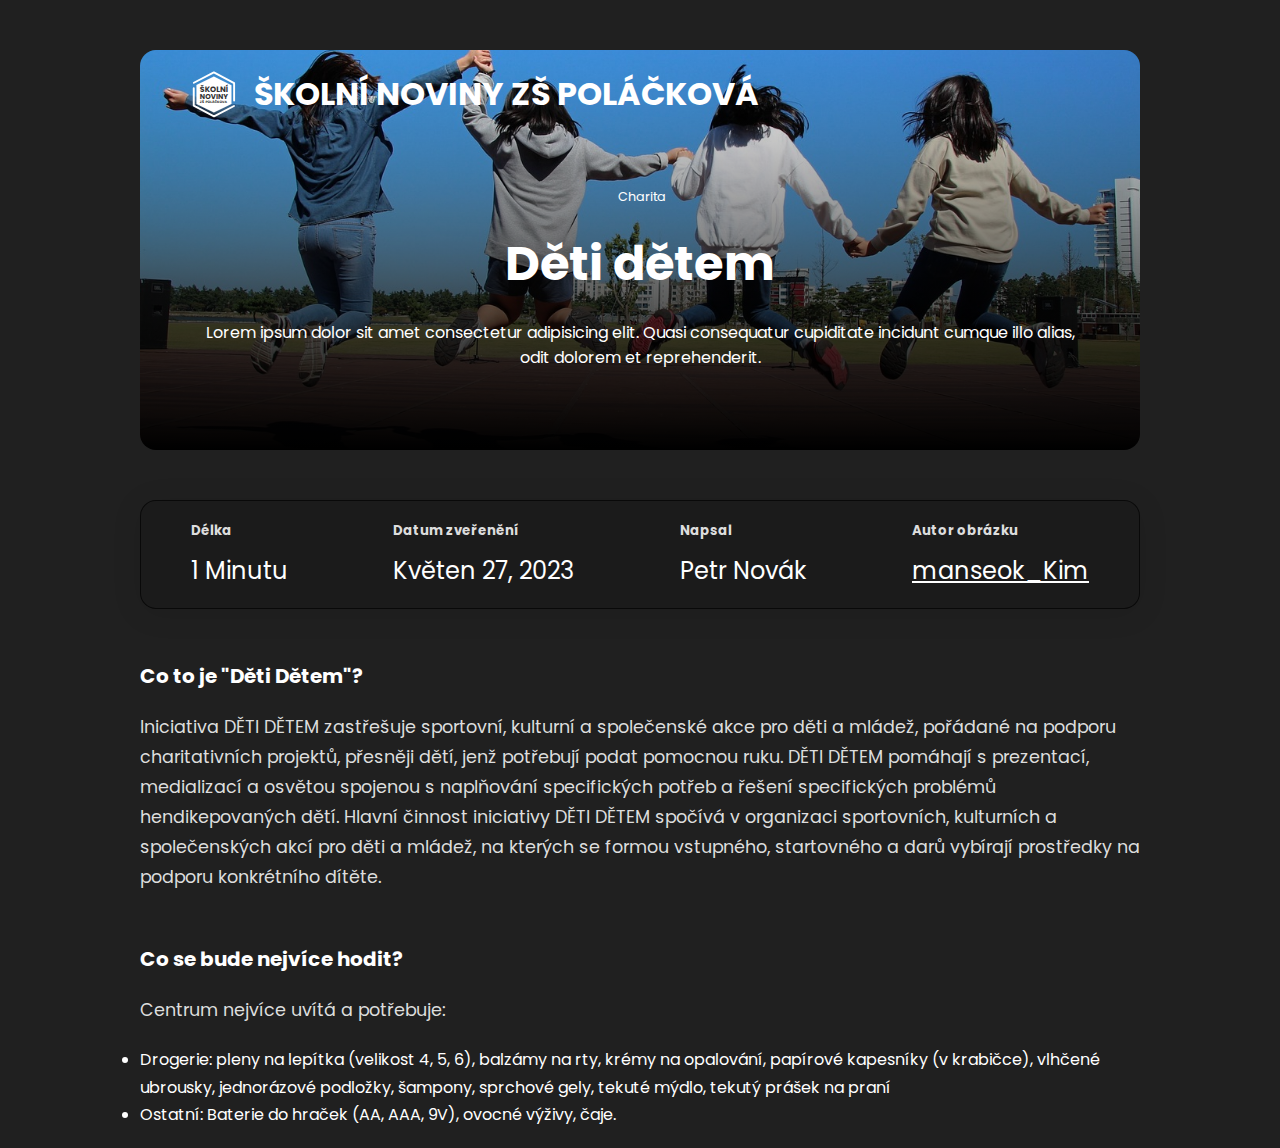
==== deti-detem/index.html @ 5bddbe07 "Add files via upload" ====
<!DOCTYPE html>
<html lang="en">
  <head>
    <meta charset="UTF-8" />
    <meta name="viewport" content="width=device-width, initial-scale=1.0" />
    <title>Děti dětem - Školní noviny ZŠ Poláčkova</title>
    <link rel="stylesheet" href="style.css" />
  </head>

  <body>
    <div class="container">
      <header>
        <div class="news-title">
          <a href="../index.html"
            ><img class="icon" src="../logo-light.svg" /></a
          ><a href="../index.html" class="name">ŠKOLNÍ NOVINY ZŠ POLÁČKOVÁ</a>
        </div>
        <div class="info">
          <div class="tags">
            <i class="fa-solid fa-tag"></i>
            <span>Charita</span>
          </div>
          <h1 class="title">Děti dětem</h1>
          <p class="subtitle">
            Lorem ipsum dolor sit amet consectetur adipisicing elit. Quasi
            consequatur cupiditate incidunt cumque illo alias, odit dolorem et
            reprehenderit.
          </p>
        </div>
      </header>

      <section class="details">
        <div class="item">
          <h5 class="item-title">Délka</h5>
          <p class="item-text"><span class="item-data">1</span> Minutu</p>
        </div>
        <div class="item">
          <h5 class="item-title">Datum zveřenění</h5>
          <p class="item-text">
            <span class="item-data">Květen 27, 2023</span>
          </p>
        </div>
        <div class="item">
          <h5 class="item-title">Napsal</h5>
          <p class="item-text"><span class="item-data">Petr Novák</span></p>
        </div>
        <div class="item">
          <h5 class="item-title">Autor obrázku</h5>
          <p class="item-text">
            <span class="item-data"
              ><a
                target="_blank"
                href="https://pixabay.com/photos/run-jump-girl-child-hurray-sky-1321278/"
                >manseok_Kim
              </a>
            </span>
          </p>
        </div>
      </section>
      <article>
        <h4>Co to je "Děti Dětem"?</h4>
        <p>
          Iniciativa DĚTI DĚTEM zastřešuje sportovní, kulturní a společenské
          akce pro děti a mládež, pořádané na podporu charitativních projektů,
          přesněji dětí, jenž potřebují podat pomocnou ruku. DĚTI DĚTEM pomáhají
          s prezentací, medializací a osvětou spojenou s naplňování specifických
          potřeb a řešení specifických problémů hendikepovaných dětí. Hlavní
          činnost iniciativy DĚTI DĚTEM spočívá v organizaci sportovních,
          kulturních a společenských akcí pro děti a mládež, na kterých se
          formou vstupného, startovného a darů vybírají prostředky na podporu
          konkrétního dítěte.
        </p>
        <h4>Co se bude nejvíce hodit?</h4>
        <p>Centrum nejvíce uvítá a potřebuje:</p>
        <ul>
          <li>
            Drogerie: pleny na lepítka (velikost 4, 5, 6), balzámy na rty, krémy
            na opalování, papírové kapesníky (v krabičce), vlhčené ubrousky,
            jednorázové podložky, šampony, sprchové gely, tekuté mýdlo, tekutý
            prášek na praní
          </li>
          <li>
            Ostatní: Baterie do hraček (AA, AAA, 9V), ovocné výživy, čaje.
          </li>
        </ul>
      </article>
    </div>
  </body>
</html>
---- deti-detem/style.css ----
@import url("https://fonts.googleapis.com/css2?family=Poppins:wght@300;400;500;600;700&display=swap");

* {
  margin: 0;
  padding: 0;
  box-sizing: border-box;
}

html{
  scroll-behavior: smooth;
}

body {
  font-family: "Poppins", sans-serif;
  display: flex;
  justify-content: center;
  height: 100vh;
  color: #fff;
  background-color: #202020;
  padding: 50px;
}

body .container {
  max-width: 1000px;
}

body .container header { 
  background: linear-gradient(#0000, #000f), url("bg.jpg") center / cover no-repeat ;
  display: flex;
  flex-direction: column;
  justify-content: space-between;
  min-height: 400px;
  padding: 20px 50px 60px;
  border-radius: 16px;
}

body .container header .category .name {
  font-size: 1.2rem;
  font-weight: bold;
  letter-spacing: 0.3rem;
  text-transform: uppercase;
}

.name {
  font-weight: 700;
  font-size: 2rem;
  color: #fff;
  text-decoration: none;
}

.name:hover {
  color: #fff;
}

.icon{
  -webkit-user-drag: none;
  user-select: none;
  -moz-user-select: none;
  -webkit-user-select: none;
  -ms-user-select: none;
  height: 3rem;
  width: 3rem;
  margin-right: 16px;
}

body .container header .info {
  text-align: center;
}

body .container header .info .tags i {
  font-size: 18px;
  margin-right: 4px;
}

body .container header .info .tags span {
  font-size: 0.8rem;
}

body .container header .info .title {
  margin: 20px 0;
  font-size: 3rem;
  font-weight: bold;
}

body .container header .info .subtitle {
  min-width: 70%;
  margin: 0 auto 20px;
  font-size: 1rem;
}

body .details {
  display: flex;
  justify-content: space-between;
  background: rgba(0, 0, 0, 0.14);
  margin-top: 50px;
  padding: 20px 50px;
  border-radius: 16px;
  box-shadow: 0 4px 30px rgba(0, 0, 0, 0.1);
  border: 1px solid rgba(0, 0, 0, 0.68);
}

body .details .item .item-title {
  color: #ddd;
}

body .details .item .item-text {
  margin-top: 12px;
  font-size: 1.5rem;
}

body article {
  margin-top: 50px;
  padding-bottom: 20px;
  line-height: 1.7;
}

body article h4 {
  margin-top: 50px;
  margin-bottom: 20px;
  font-size: 1.25rem;
}

body article p {
  margin-bottom: 20px;
  color: #ddd;
  font-size: 1.1rem;
}

body article blockquote {
  margin: 40px 0;
  background-color: #181818;
  padding: 30px;
  border-radius: 16px;
}

a {
  color: #fff;
  transition: 250ms;
}

a:hover {
  color: #999;
}

::-moz-selection {
  color: #181818;
  background: #ccca;
}

::selection {
  color: #181818;
  background: #ccca;
}

.news-title{
  display: flex;
}

@media screen and (max-width: 750px) {
  body .container header {
    padding: 10px 20px 30px;
    min-height: 300px;
  }

  body .container header .category .name {
    font-size: 0.9rem;
  }

  body .container header .info .title {
    font-size: 2.2rem;
  }

  body .container header .info .subtitle {
    font-size: 0.8rem;
  }

  body .container .details {
    flex-direction: column;
  }

  body .container .details .item:not(:last-child) {
    margin-bottom: 30px;
  }

  .name{
    font-size: 1rem;
  }
}
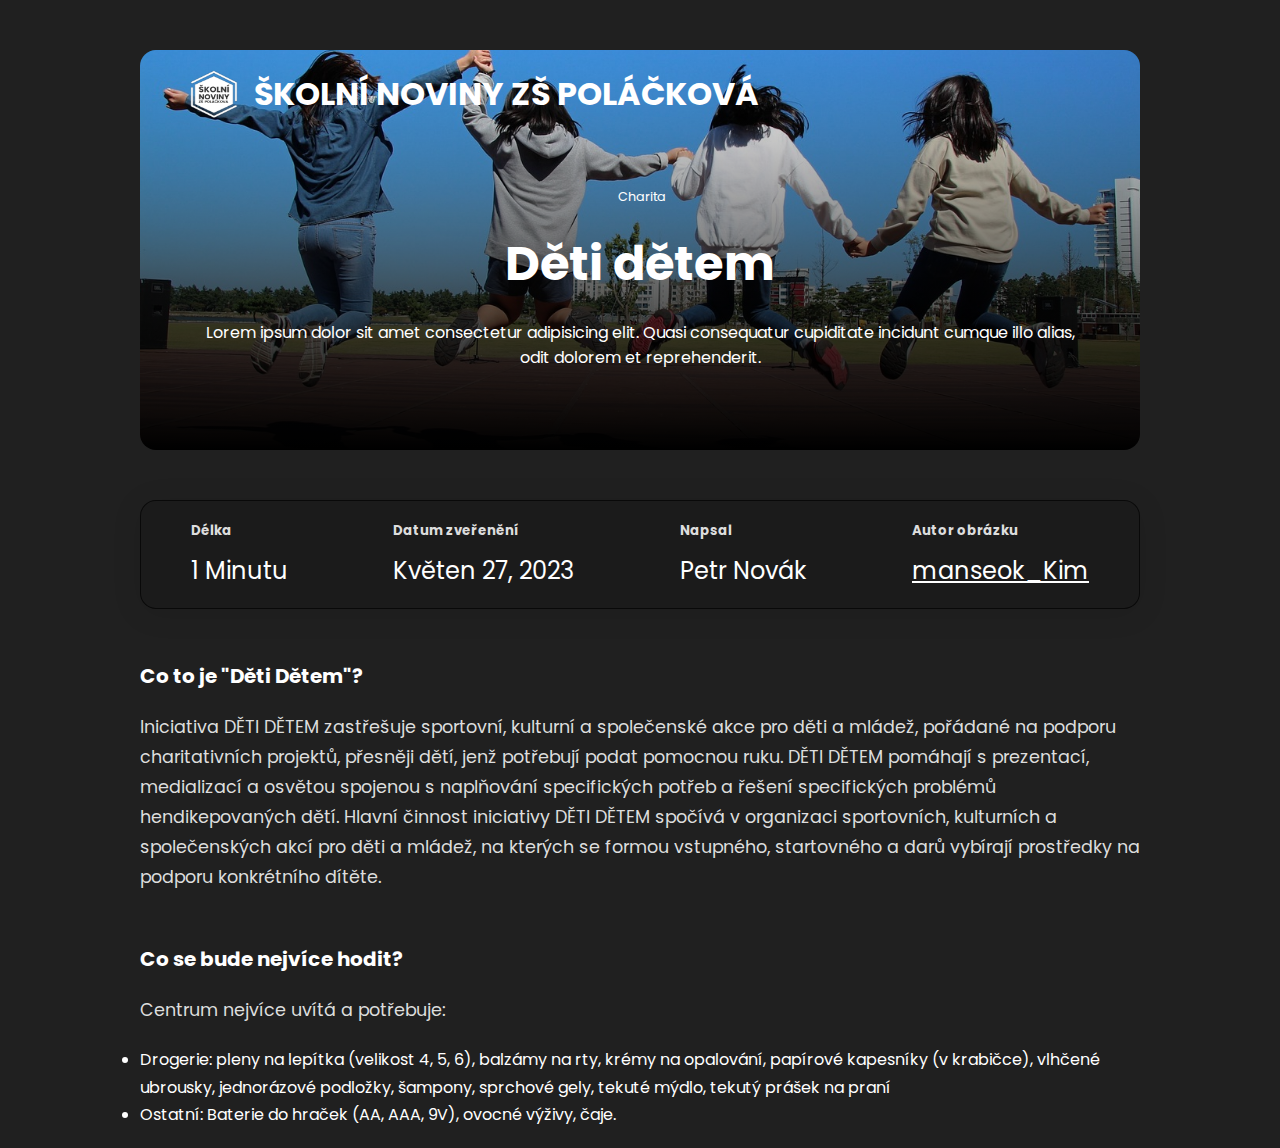
==== commit 6920ca4b: "Add files via upload" ====
--- a/deti-detem/index.html
+++ b/deti-detem/index.html
@@ -4,6 +4,7 @@
     <meta charset="UTF-8" />
     <meta name="viewport" content="width=device-width, initial-scale=1.0" />
     <title>Děti dětem - Školní noviny ZŠ Poláčkova</title>
+    <link rel="icon" type="image/x-icon" href="../logo-light.png" />
     <link rel="stylesheet" href="style.css" />
   </head>
 
@@ -12,7 +13,7 @@
       <header>
         <div class="news-title">
           <a href="../index.html"
-            ><img class="icon" src="../logo-light.svg" /></a
+            ><img class="icon" src="../logo-light.png" /></a
           ><a href="../index.html" class="name">ŠKOLNÍ NOVINY ZŠ POLÁČKOVÁ</a>
         </div>
         <div class="info">
@@ -85,5 +86,6 @@
         </ul>
       </article>
     </div>
+    
   </body>
 </html>
--- a/deti-detem/style.css
+++ b/deti-detem/style.css
@@ -138,7 +138,7 @@
   transition: 250ms;
 }
 
-a:hover {
+a:active {
   color: #999;
 }
 
@@ -154,6 +154,10 @@
 
 .news-title{
   display: flex;
+}
+
+.article{
+  color: #ddd;
 }
 
 @media screen and (max-width: 750px) {
